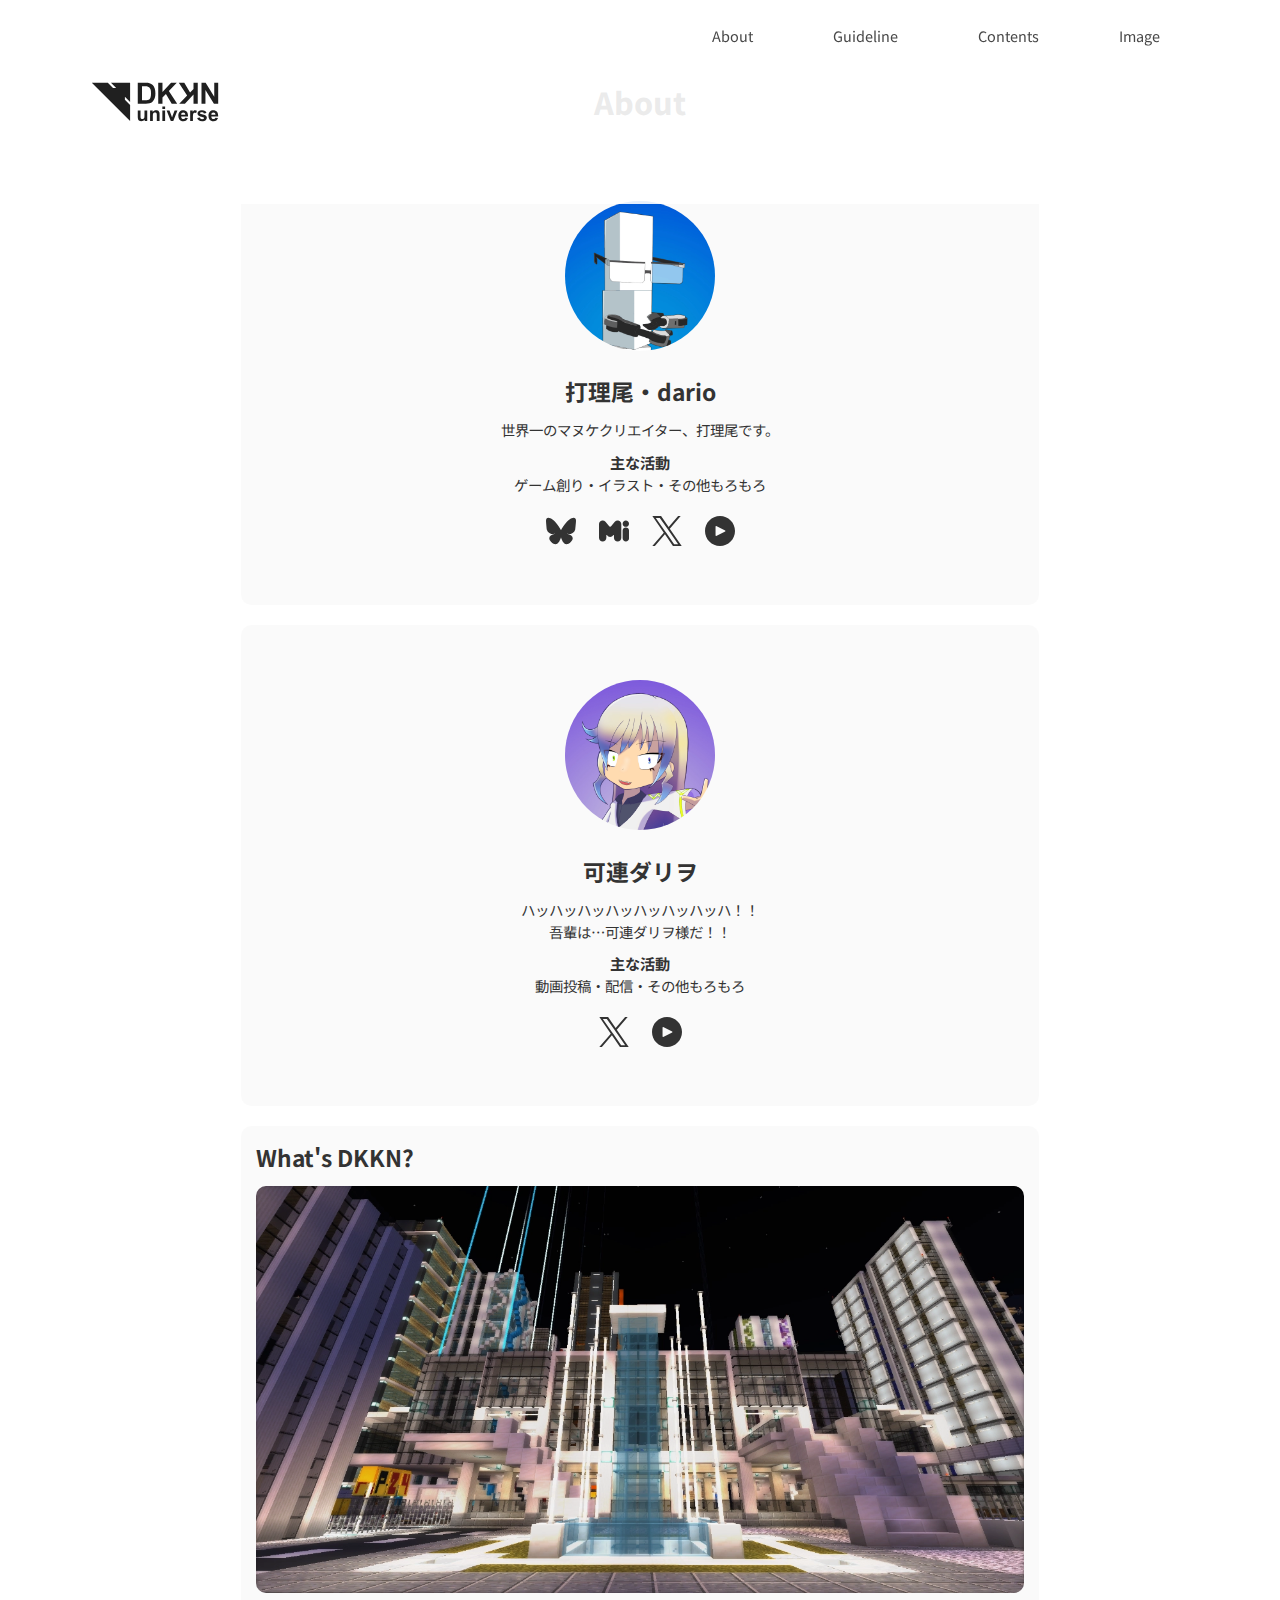
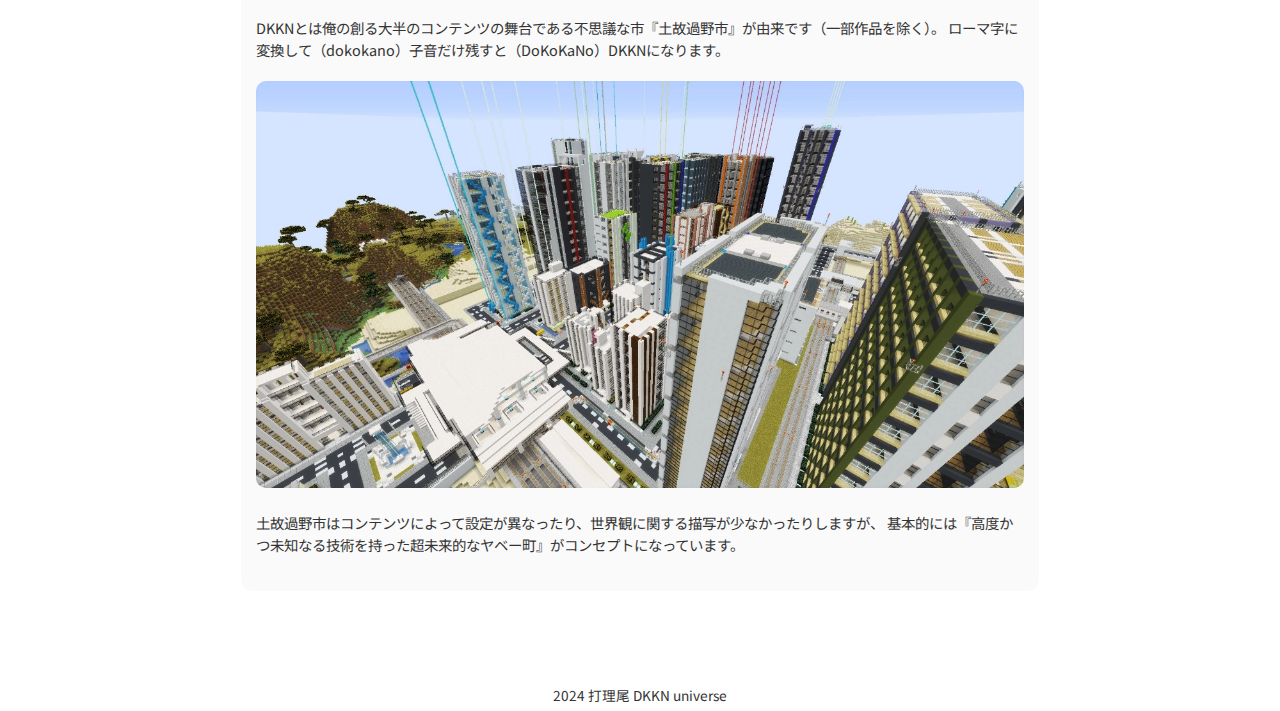
==== about.html @ fe777dde "Update about.html" ====
<!DOCTYPE html>
<html lang="ja">
    <head>
        <meta charset="UTF-8">
        <title>DKKN universe</title>
        <meta name="viewport" content="width=device-width, initial-scale=1">
        <link rel="icon" href="img/dkknfav.svg" type="image/svg+xml">
        <link rel="icon" href="img/dkknfav.png" type="image/png">
        <link rel="stylesheet" href="css/reset.css">
        <link rel="stylesheet" href="css/style.css">
    </head>

<body>
    <div class="wrapper">
        <!--ヘッダーここから-->
        <header>
            <div class="logo">
                <a href="index.html">
                    <img src="img/dkknu01.svg" alt="DKKN universe" width="500" height="174">
                </a>
            </div>
            <nav class="menubar header__nav" id="js-nav">
                <ul>
                    <li><a href="about.html">About</a></li>
                    <li><a href="guideline.html">Guideline</a></li>
                    <li><a href="contents.html">Contents</a></li>
                    <li><a href="image.html">Image</a></li>
                </ul>
            </nav>
            <button class="header_hamburder hamburger" id="js-hamburger">
                <span></span>
                <span></span>
                <span></span>
            </button>
        </header>
        <!--ヘッダーここまで-->

        <!--メインコンテンツここから-->
        <main>
            <h1>About</h1>
            <div class="main_Contents">
                <div class="about_Profile">
                    <img src="img/dario_web.webp" alt="マヌケな打理尾のアイコン。" title="マヌケな打理尾のアイコン。">
                    <h2>打理尾・dario</h2>
                    <p>世界一のマヌケクリエイター、打理尾です。</p>
                    <h3>主な活動</h3>
                    <p>ゲーム創り・イラスト・その他もろもろ</p>
                    <div class="about_Social">
                        <a href="https://bsky.app/profile/dario-kun00.bsky.social" target="_blank" rel="noopener noreferrer"><img src="img/bluesky_logo.svg" alt="bluesky_@dario-kun00"></a>
                        <a href="https://misskey.io/@dario_kun" target="_blank" rel="noopener noreferrer"><img src="img/misskey_logo.svg" alt="Misskey_@dario_kun"></a>
                        <a href="https://x.com/caledari" target="_blank" rel="noopener noreferrer"><img src="img/x_logo.svg" alt="X_@caledari"></a>
                        <a href="https://www.youtube.com/@dkknuniverse9086" target="_blank" rel="noopener noreferrer"><img src="img/yt_logo.svg" alt="Youtube_@dkknuniverse9086"></a>
                    </div>
                </div>
            </div>
            <div class="main_Contents">
                <div class="about_Profile">
                    <img src="img/cd_web.webp" alt="可連ダリヲのアイコン" title="可連ダリヲのアイコン">
                    <h2>可連ダリヲ</h2>
                    <p>ハッハッハッハッハッハッハッハ！！<br>吾輩は…可連ダリヲ様だ！！</p>
                    <h3>主な活動</h3>
                    <p>動画投稿・配信・その他もろもろ</p>
                    <div class="about_Social">
                        <a href="https://twitter.com/calen_dario02" target="_blank" rel="noopener noreferrer"><img src="img/x_logo.svg" alt="X_@calen_dario02"></a>
                        <a href="https://www.youtube.com/@cdchannel9151" target="_blank" rel="noopener noreferrer"><img src="img/yt_logo.svg" alt="Youtube_@cdchannel9151"></a>
                    </div>
                </div>
            </div>
            <div class="main_Contents">
                <div class="about_What">
                    <h2>What's DKKN?</h2>
                    <img src="img/dkkn_image01.webp" alt="マイクラで再現した土故過野市" title="マイクラで再現した土故過野市">
                    <p>DKKNとは俺の創る大半のコンテンツの舞台である不思議な市『土故過野市』が由来です（一部作品を除く）。
                        ローマ字に変換して（dokokano）子音だけ残すと（DoKoKaNo）DKKNになります。</p>
                        <img src="img/dkkn_image02.webp" alt="マイクラで再現した土故過野市" title="マイクラで再現した土故過野市">
                    <p>土故過野市はコンテンツによって設定が異なったり、世界観に関する描写が少なかったりしますが、
                        基本的には『高度かつ未知なる技術を持った超未来的なヤベー町』がコンセプトになっています。</p>
                </div>   
            </div>
        </main>
        <!--メインコンテンツここまで-->
    
        <!--フッターここから-->
        <footer>
            <div class="copyright">
                <p>2024 打理尾 DKKN universe</p>
            </div>
        </footer>
        <!--フッターここまで-->
    </div>

    <script src="js/main.js"></script>
    <style>
        @import url('https://fonts.googleapis.com/css2?family=Noto+Sans+JP:wght@100..900&display=swap');
    </style>
        
</body>
</html>
---- css/style.css ----
@charset "UTF-8";

/*調整用スタイル*/
body {
    width: 100%;
    height: 100%;
    font-family:  "Noto Sans JP", sans-serif;
	font-optical-sizing: auto;
    background: #fff;
    color: #333;
    line-height: 1.5;
}
html,body {
    font-size: 1rem;
}
@media screen and (min-width:960px) {
	html,body {font-size: 0.95rem;}
}
@media (prefers-color-scheme: dark) {
    body {
        background-color: #222;
        color: #fff;
    }
}

.wrapper {
    min-height: 82vh;
    position: relative;
    padding: 0 0 100px;
}

a {text-decoration: none;}

ul,li {list-style: none;}

/*テキスト関連：見出し*/
h1 {
	font-size: 2rem;
	font-weight: 800;
	text-align: center;
}
h2 {
	font-size: 1.5rem;
	font-weight: bold;
	margin: 0 0 10px;
}
h3 {
	font-size: 1rem;
	font-weight: bold;
}

/*テキスト関連：汎用*/
.bold {font-weight: bold;}
.bold_Importants {
	font-weight: bold;
	color: #e70000;
}

/*汎用ボタン*/
.button_Parsonal {
	display: inline-block;
	width: 100%;
	text-align: center;
	margin: 15px 0;
	padding: 15px 0;
	border-radius: 10px;
	transition: .3s;
}

.button01 {
	background: #333;
	color: #fff;
}
.button02 {
	background: #0c9113;
	color: #fff;
}
.button03 {
	background: none;
	outline: 2px solid #333;
	outline-offset: -2px;
	color: #333;
}
.button03:hover {
	background: #333;
	color: #fff;
	opacity: 0.7;
}
.button01:hover,.button02:hover {opacity: 0.7;}
.button01:active,.button02:active,.button03:active{
	opacity: 1;
	transition: none;
}

@media screen and (min-width:960px) {
	.button_Parsonal {
		width: auto;
		margin: 10px 10px 10px 0;
		padding: 10px 20px;
	}
}
@media (prefers-color-scheme: dark) {
    .button01 {
        background: #fff;
        color: #333;
    }
	.button03 {
		outline: 2px solid #fff;
		outline-offset: -2px;
		color: #fff;
	}
	.button03:hover {
		background: #fff;
		color: #333;
		opacity: 0.7;
	}
	.button03:active {
		opacity: 1;
		transition: none;
	}
}

/*ヘッダー設定*/
header {
	padding: 15px;
	position: fixed;
    top: 0;
    left: 0;
    right: 0;
	display: flex;
	background: #fff;
	z-index: 999;
	opacity: 0.9;
}
@media screen and (min-width:960px) {
	header {padding: 15px 7%;}
}
@media (prefers-color-scheme: dark) {
    header {
        background: #222;
        color: #fff;
    }
}

.logo img {
	display: block;
	max-width: 130px;
	width: 130px;
	filter: brightness(0) saturate(100%) invert(0%) sepia(43%) saturate(2370%) hue-rotate(121deg) brightness(95%) contrast(94%);
}
@media (prefers-color-scheme: dark) {
	.logo img {
		filter: brightness(0) saturate(100%) invert(100%) sepia(0%) saturate(7489%) hue-rotate(277deg) brightness(102%) contrast(104%);		
	}
}
.logo {
	height: 100%;
	transition: .3s;
}
.logo:hover {opacity: 0.7;}
.logo:active {
	opacity: 1;
	transition: none;
}

/*メニュー設定*/
@media screen and (max-width:960px) {
    .header__nav {
        position: absolute;
        right: 0;
        left: 0;
        top: 0;
        height: 100vh;
        transform: translateX(100%); 
        background-color: #111; 
        /*ハンバーガーメニュークリック時のナビゲーションメニュー背景色*/
        transition: ease .4s;
        /*ハンバーガーメニュークリック時のナビゲーションメニュー出現を遅延*/
        opacity: 0.99;
    }
    .menubar ul{margin: 50% 0;}
    .menubar a{
        font-size: 1.4rem;
        text-align: center;
        padding: 10px 0;
        display: block;
        color: #fff;
		transition: .3s;
		margin: 10px 20px;
		border-radius: 10px;
    }
	.menubar a:hover {
		background-color: #333;
	}
}

@media screen and (min-width:960px) {
	.menubar {
		margin: 0 0 0 auto;
		display: block;
	}
	.menubar li{
		float: left;
		margin: 10px 0 10px 20px;
	}
	.menubar a{
		padding: 10px 30px;
		border-radius: 10px;
		transition: .3s;
		color: #333;
	}
	.menubar a:hover{
		color: #fff;
		background: #333;
	}
	.menubar a:active {
		background: #000;
		transition: none;
	}
}
@media (prefers-color-scheme: dark) {
	.menubar a{color: #fff;}
    .menubar a:hover {
        background-color: #fff;
        color: #333;
    }
	.menubar a:active {opacity: 0.7;}
}

/*ハンバーガーメニュー設定*/
.header_hamburder {
	width: 48px;
	height: 100%;
	margin: 0 0 0 auto;
	padding: 10px;
	border-radius: 10px;
}
.hamburger {
    background-color: #333;
    border-color: transparent;
    z-index: 9999;
}
@media screen and (min-width:960px) {
	.hamburger {display: none;}
}
@media (prefers-color-scheme: dark) {
    .hamburger {background-color: #fff;}
}

/*ハンバーガーメニューの線*/
.hamburger span {
    width: 100%;
    height: 3px;
    background-color: #fff;
    position: relative;
    transition: ease .4s;
    display: block;
}
.hamburger span:nth-child(1) {top: 0;}
.hamburger span:nth-child(2) {margin: 8px 0;}
.hamburger span:nth-child(3) {top: 0;}
@media (prefers-color-scheme: dark) {
    .hamburger span {background-color: #333;}
}
/* ハンバーガーメニュークリック後のスタイル*/
.header__nav.active {
    transform: translateX(0);
}
.hamburger.active span:nth-child(1) {
    top: 11px;
    transform: rotate(45deg);
}
.hamburger.active span:nth-child(2) {
    opacity: 0;
}  
.hamburger.active span:nth-child(3) {
    top: -11px;
    transform: rotate(-45deg);
}

/*メインコンテンツ共通設定*/
main {
	margin: 80px 0 0;
	height: 100%;
}
.main_Contents {
	margin: 20px auto;
	padding: 10px;
	width: 90%;
	background-color: #00000005;
	border-radius: 10px;
}
@media screen and (min-width:960px) {
	.main_Contents {
		padding: 15px;
        width: 60%;
    }
}
@media (prefers-color-scheme: dark) {
    .main_Contents {background-color: #00000017;}
}

.main_Contents img {
	width: 100%;
	height: auto;
	border-radius: 10px;
}

/*プロフィール設定*/
.about_Profile {
	margin: 30px 0;
	padding: 0;
	text-align: center;
}
.about_Profile img {
	margin: 10px 0 20px;
	width: 150px;
    border-radius: 400px;
}
.about_Profile p {margin: 0 0 10px;}

.about_What p {margin: 20px 0;}

.about_Social img {
	margin: 20px 10px;
	width: 40px;
	border-radius: 0;
	filter: brightness(0) saturate(100%) invert(17%) sepia(4%) saturate(19%) hue-rotate(38deg) brightness(94%) contrast(89%);
	
}
@media screen and (min-width:960px) {
	.about_Social img {
		margin: 10px;
		width: 30px;
	}
}
@media (prefers-color-scheme: dark) {
	.about_Social img {
		filter: brightness(0) saturate(100%) invert(100%) sepia(0%) saturate(7489%) hue-rotate(277deg) brightness(102%) contrast(104%);
	}
}
.about_Social a {transition: .3s;}
.about_Social a:hover {opacity: 0.6;}

/*ガイドライン設定*/
.main_Contents li {
	list-style: disc inside;
	line-height: 2;
}

/*コンテンツ設定*/
.contents_Image a{transition: .3s;}
.contents_Image a:hover {opacity: 0.6;}
.contents_Image a:active {
	opacity: 0.7;
	transition: none;
}
.contents_Image img {margin: 0 0 15px;}

/*ギャラリー設定*/
.image_Gallery {
	display: grid;
    grid-template-columns: repeat(2, 1fr);
    grid-auto-flow: row dense;
    gap: 10px 10px;
	margin: 20px 0;
}
@media screen and (min-width:960px) {
	.image_Gallery {
		grid-template-columns: repeat(3, 1fr);	
	}
}
.image_Gallery img {
	width: 100%;
	height: 100%;
	object-fit: cover;
}

/*フッター設定*/
footer {
    width: 100%;
    position: absolute;
    bottom: 0;
	background: #fff;
	text-align: center;
	font-size: 0.9rem;
}
@media (prefers-color-scheme: dark) {
    footer {
        background-color: #222;
        color: #fff;
    }
}

.copyright {padding: 5px 15px;}
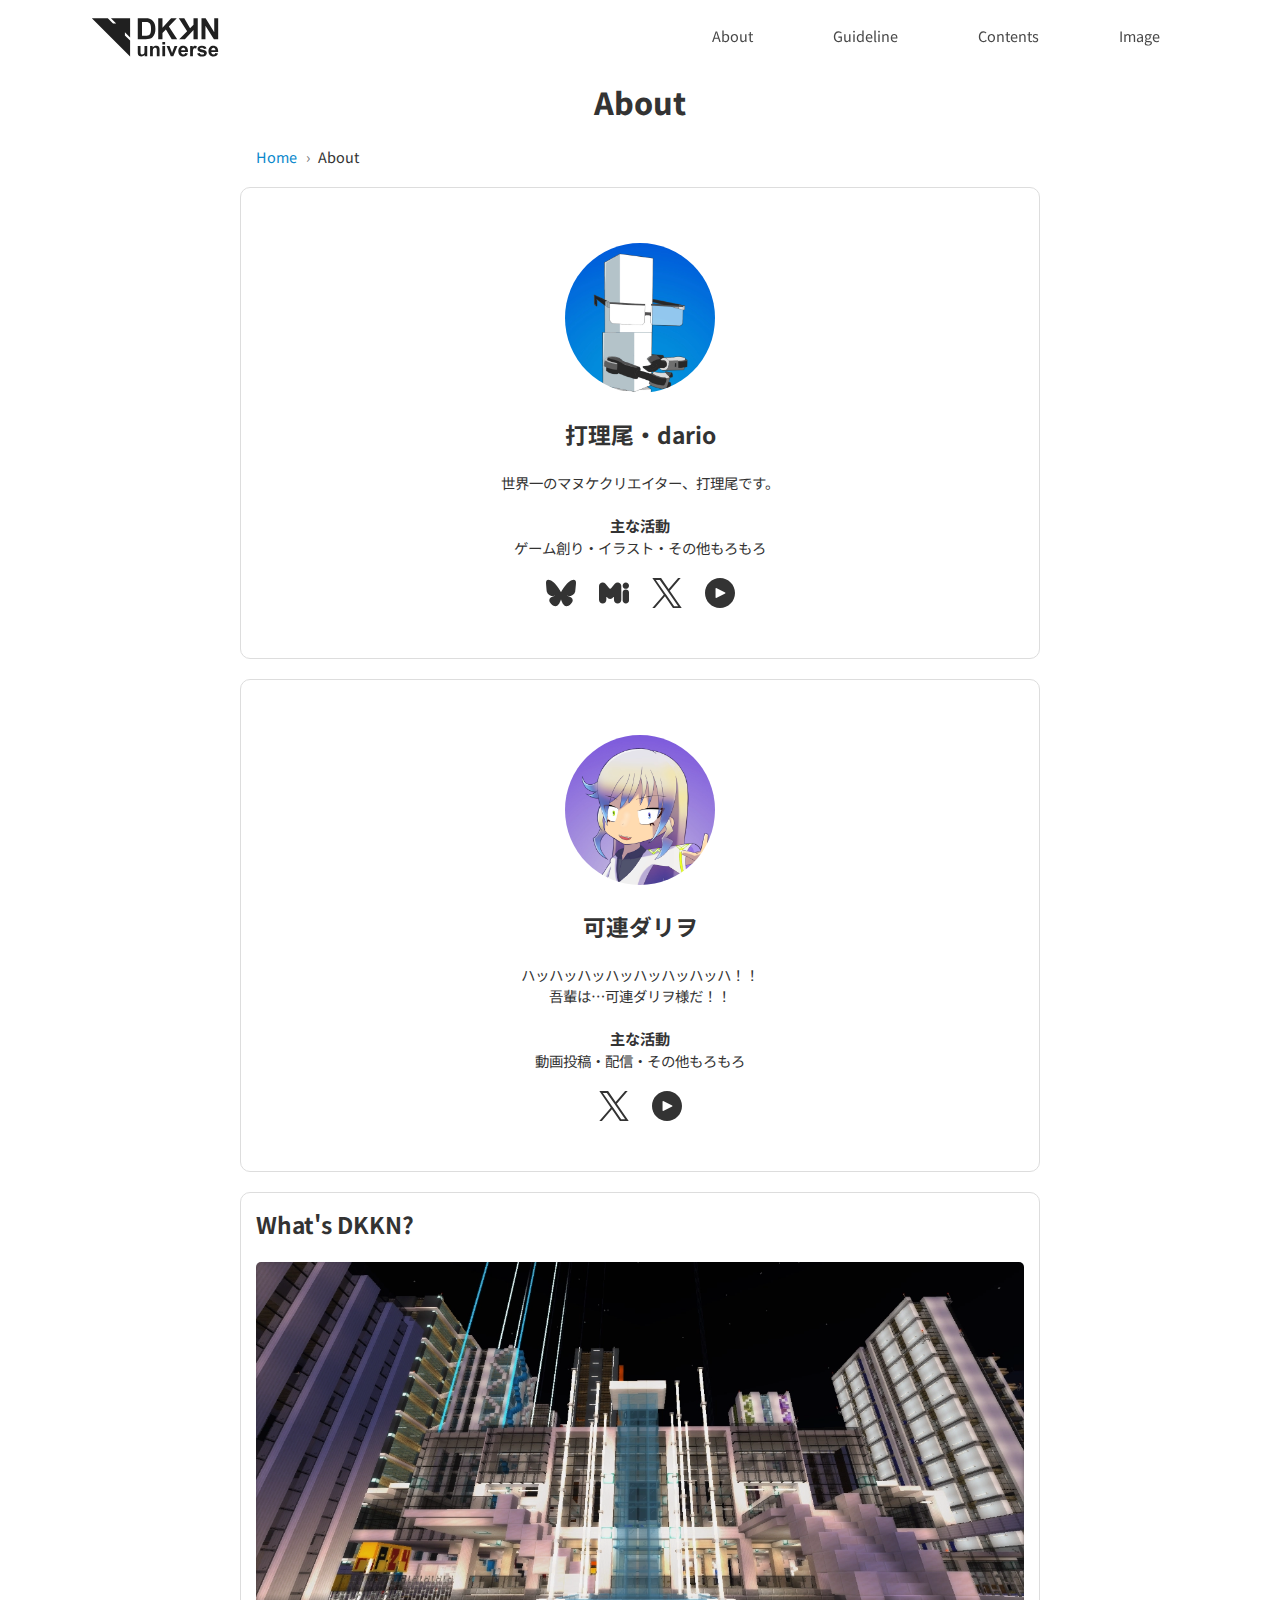
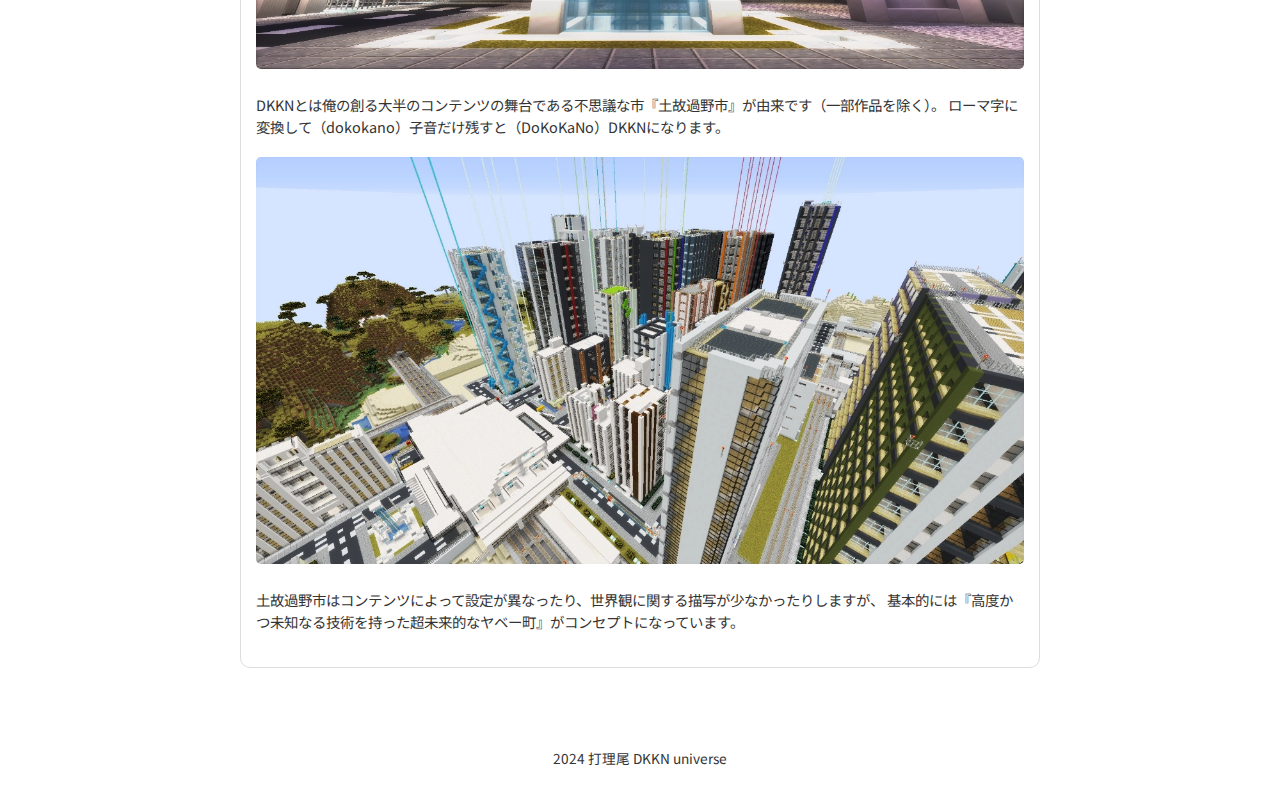
==== commit b607c4d6: "Update about.html" ====
--- a/about.html
+++ b/about.html
@@ -38,6 +38,12 @@
         <!--メインコンテンツここから-->
         <main>
             <h1>About</h1>
+            <nav>
+                <ol class="breadcrumb">
+                    <li><a href="index.html">Home</a></li>
+                    <li>About</li>
+                </ol>
+            </nav>
             <div class="main_Contents">
                 <div class="about_Profile">
                     <img src="img/dario_web.webp" alt="マヌケな打理尾のアイコン。" title="マヌケな打理尾のアイコン。">
--- a/css/style.css
+++ b/css/style.css
@@ -42,7 +42,7 @@
 h2 {
 	font-size: 1.5rem;
 	font-weight: bold;
-	margin: 0 0 10px;
+	margin: 0 0 20px;
 }
 h3 {
 	font-size: 1rem;
@@ -61,7 +61,7 @@
 	display: inline-block;
 	width: 100%;
 	text-align: center;
-	margin: 15px 0;
+	margin: 20px 0 0;
 	padding: 15px 0;
 	border-radius: 10px;
 	transition: .3s;
@@ -95,7 +95,7 @@
 @media screen and (min-width:960px) {
 	.button_Parsonal {
 		width: auto;
-		margin: 10px 10px 10px 0;
+		margin: 20px 10px 0 0;
 		padding: 10px 20px;
 	}
 }
@@ -146,6 +146,7 @@
 	display: block;
 	max-width: 130px;
 	width: 130px;
+	height: auto;
 	filter: brightness(0) saturate(100%) invert(0%) sepia(43%) saturate(2370%) hue-rotate(121deg) brightness(95%) contrast(94%);
 }
 @media (prefers-color-scheme: dark) {
@@ -278,6 +279,27 @@
     transform: rotate(-45deg);
 }
 
+/*パンくずリスト設定*/
+.breadcrumb {
+	margin: 20px auto;
+	width: 90%;
+	display: flex;
+	flex-wrap: wrap;
+	list-style: none;
+}
+.breadcrumb a {color: #0a88cc;}
+.breadcrumb a:hover {color: #085781;}
+
+.breadcrumb li:not(:last-of-type)::after {
+	content: "›";
+	margin: 0 .6em; /* 記号の左右の余白 */
+	color: #777; /* 記号の色 */
+}
+
+@media screen and (min-width:960px) {
+	.breadcrumb {width: 60%;}
+}
+
 /*メインコンテンツ共通設定*/
 main {
 	margin: 80px 0 0;
@@ -287,8 +309,8 @@
 	margin: 20px auto;
 	padding: 10px;
 	width: 90%;
-	background-color: #00000005;
-	border-radius: 10px;
+	border: 1px #ddd solid;
+	border-radius: 10px;	
 }
 @media screen and (min-width:960px) {
 	.main_Contents {
@@ -297,13 +319,13 @@
     }
 }
 @media (prefers-color-scheme: dark) {
-    .main_Contents {background-color: #00000017;}
+    .main_Contents {border: 1px #444 solid;}
 }
 
 .main_Contents img {
 	width: 100%;
 	height: auto;
-	border-radius: 10px;
+	border-radius: 5px;
 }
 
 /*プロフィール設定*/
@@ -317,20 +339,20 @@
 	width: 150px;
     border-radius: 400px;
 }
-.about_Profile p {margin: 0 0 10px;}
+.about_Profile p {margin: 0 0 20px;}
 
 .about_What p {margin: 20px 0;}
 
 .about_Social img {
-	margin: 20px 10px;
-	width: 40px;
+	margin: 0 10px;
+	width: 35px;
 	border-radius: 0;
 	filter: brightness(0) saturate(100%) invert(17%) sepia(4%) saturate(19%) hue-rotate(38deg) brightness(94%) contrast(89%);
 	
 }
 @media screen and (min-width:960px) {
 	.about_Social img {
-		margin: 10px;
+		margin: 0 10px;
 		width: 30px;
 	}
 }
@@ -349,13 +371,29 @@
 }
 
 /*コンテンツ設定*/
-.contents_Image a{transition: .3s;}
-.contents_Image a:hover {opacity: 0.6;}
-.contents_Image a:active {
+.contents_Image {
+	display: grid;
+	grid-template-columns: repeat(1, 1fr);
+	grid-auto-flow: row dense;
+	gap: 10px 10px;
+	margin: 0;
+	transition: .3s;
+}
+@media screen and (min-width:960px) {
+	.contents_Image {
+		grid-template-columns: repeat(2, 1fr);	
+	}
+}
+.contents_Image img {
+	width: 100%;
+	height: 100%;
+	transition: .3s;
+}
+.contents_Image img:hover {opacity: 0.6;}
+.contents_Image img:active {
 	opacity: 0.7;
 	transition: none;
 }
-.contents_Image img {margin: 0 0 15px;}
 
 /*ギャラリー設定*/
 .image_Gallery {
@@ -363,7 +401,7 @@
     grid-template-columns: repeat(2, 1fr);
     grid-auto-flow: row dense;
     gap: 10px 10px;
-	margin: 20px 0;
+	margin: 0;
 }
 @media screen and (min-width:960px) {
 	.image_Gallery {
@@ -384,6 +422,7 @@
 	background: #fff;
 	text-align: center;
 	font-size: 0.9rem;
+	padding: 10px 0 20px;
 }
 @media (prefers-color-scheme: dark) {
     footer {
@@ -392,4 +431,4 @@
     }
 }
 
-.copyright {padding: 5px 15px;}
+.copyright {padding: 0 15px;}
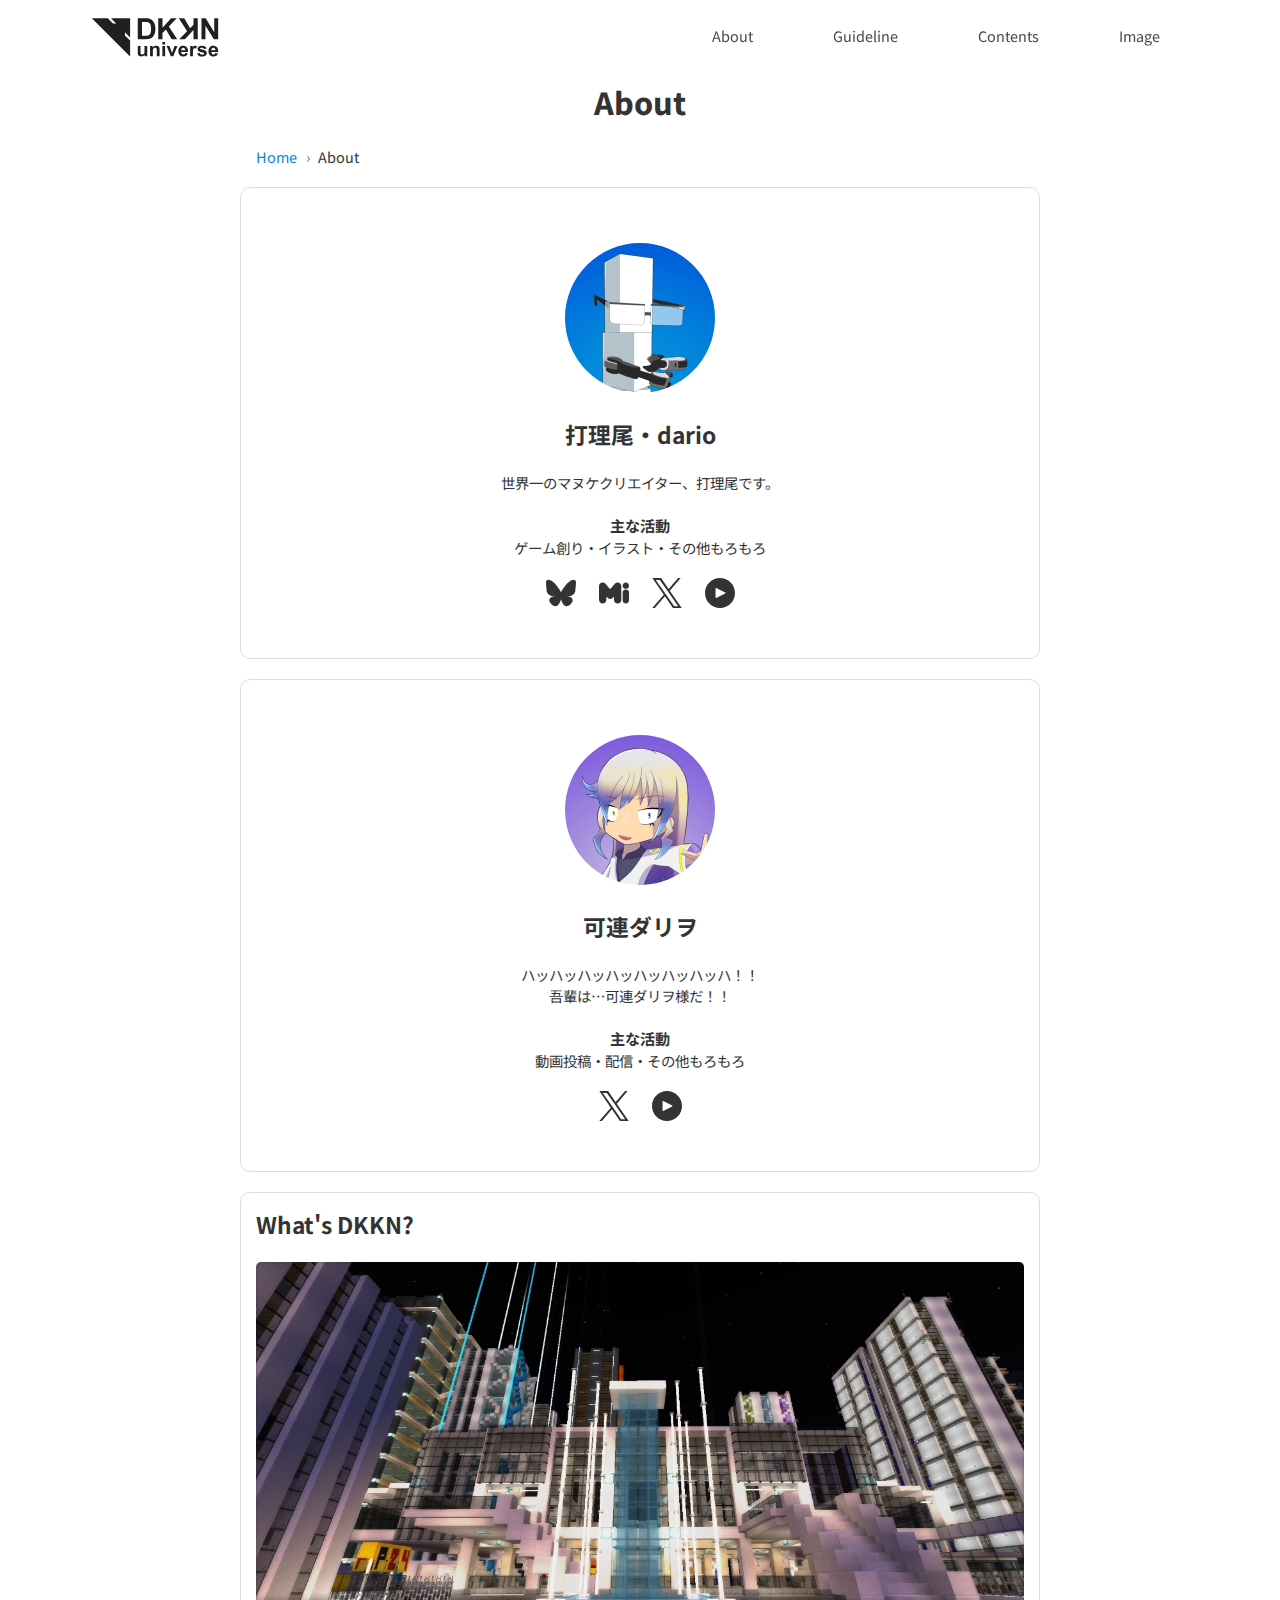
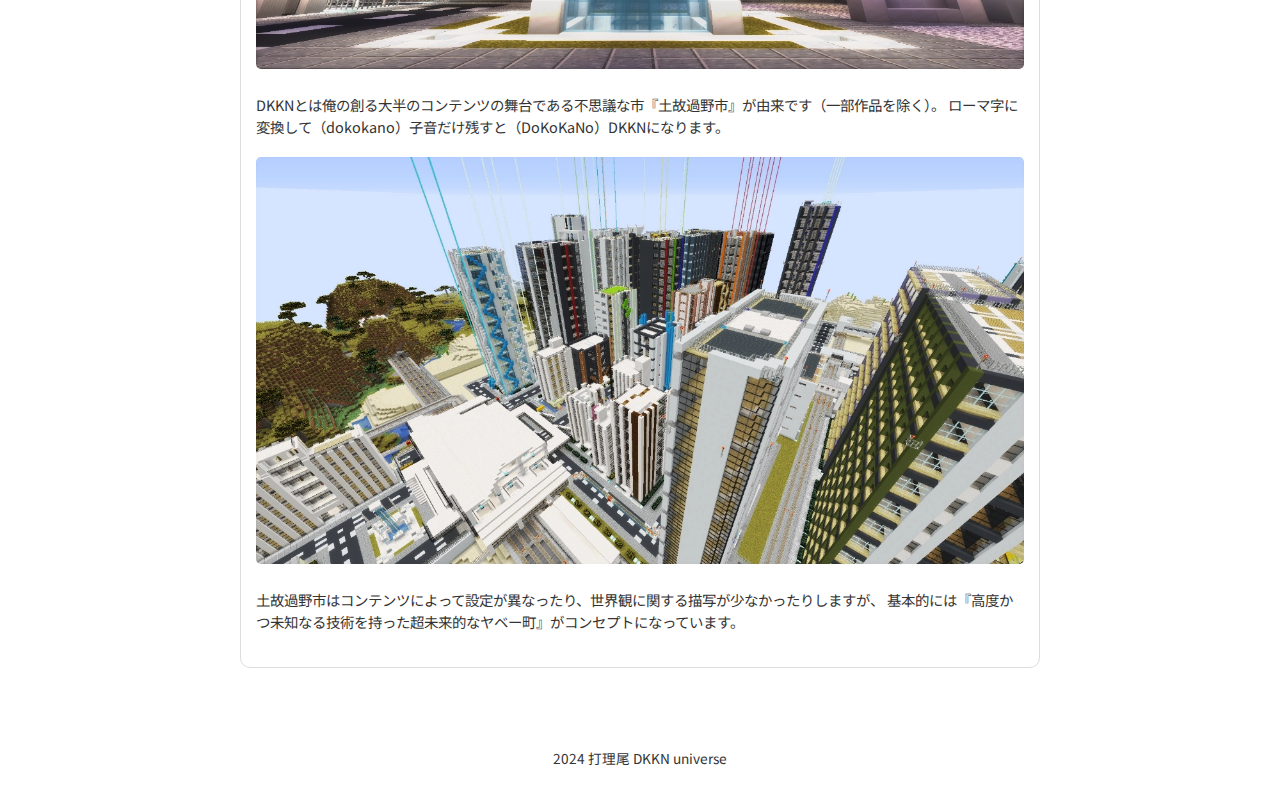
==== commit e82562a8: "Update about.html" ====
--- a/about.html
+++ b/about.html
@@ -46,7 +46,7 @@
             </nav>
             <div class="main_Contents">
                 <div class="about_Profile">
-                    <img src="img/dario_web.webp" alt="マヌケな打理尾のアイコン。" title="マヌケな打理尾のアイコン。">
+                    <img src="img/dario_web.webp" alt="マヌケな打理尾のアイコン。" title="マヌケな打理尾のアイコン。" width="300" hright="300">
                     <h2>打理尾・dario</h2>
                     <p>世界一のマヌケクリエイター、打理尾です。</p>
                     <h3>主な活動</h3>
@@ -61,7 +61,7 @@
             </div>
             <div class="main_Contents">
                 <div class="about_Profile">
-                    <img src="img/cd_web.webp" alt="可連ダリヲのアイコン" title="可連ダリヲのアイコン">
+                    <img src="img/cd_web.webp" alt="可連ダリヲのアイコン" title="可連ダリヲのアイコン" width="300" hright="300">
                     <h2>可連ダリヲ</h2>
                     <p>ハッハッハッハッハッハッハッハ！！<br>吾輩は…可連ダリヲ様だ！！</p>
                     <h3>主な活動</h3>
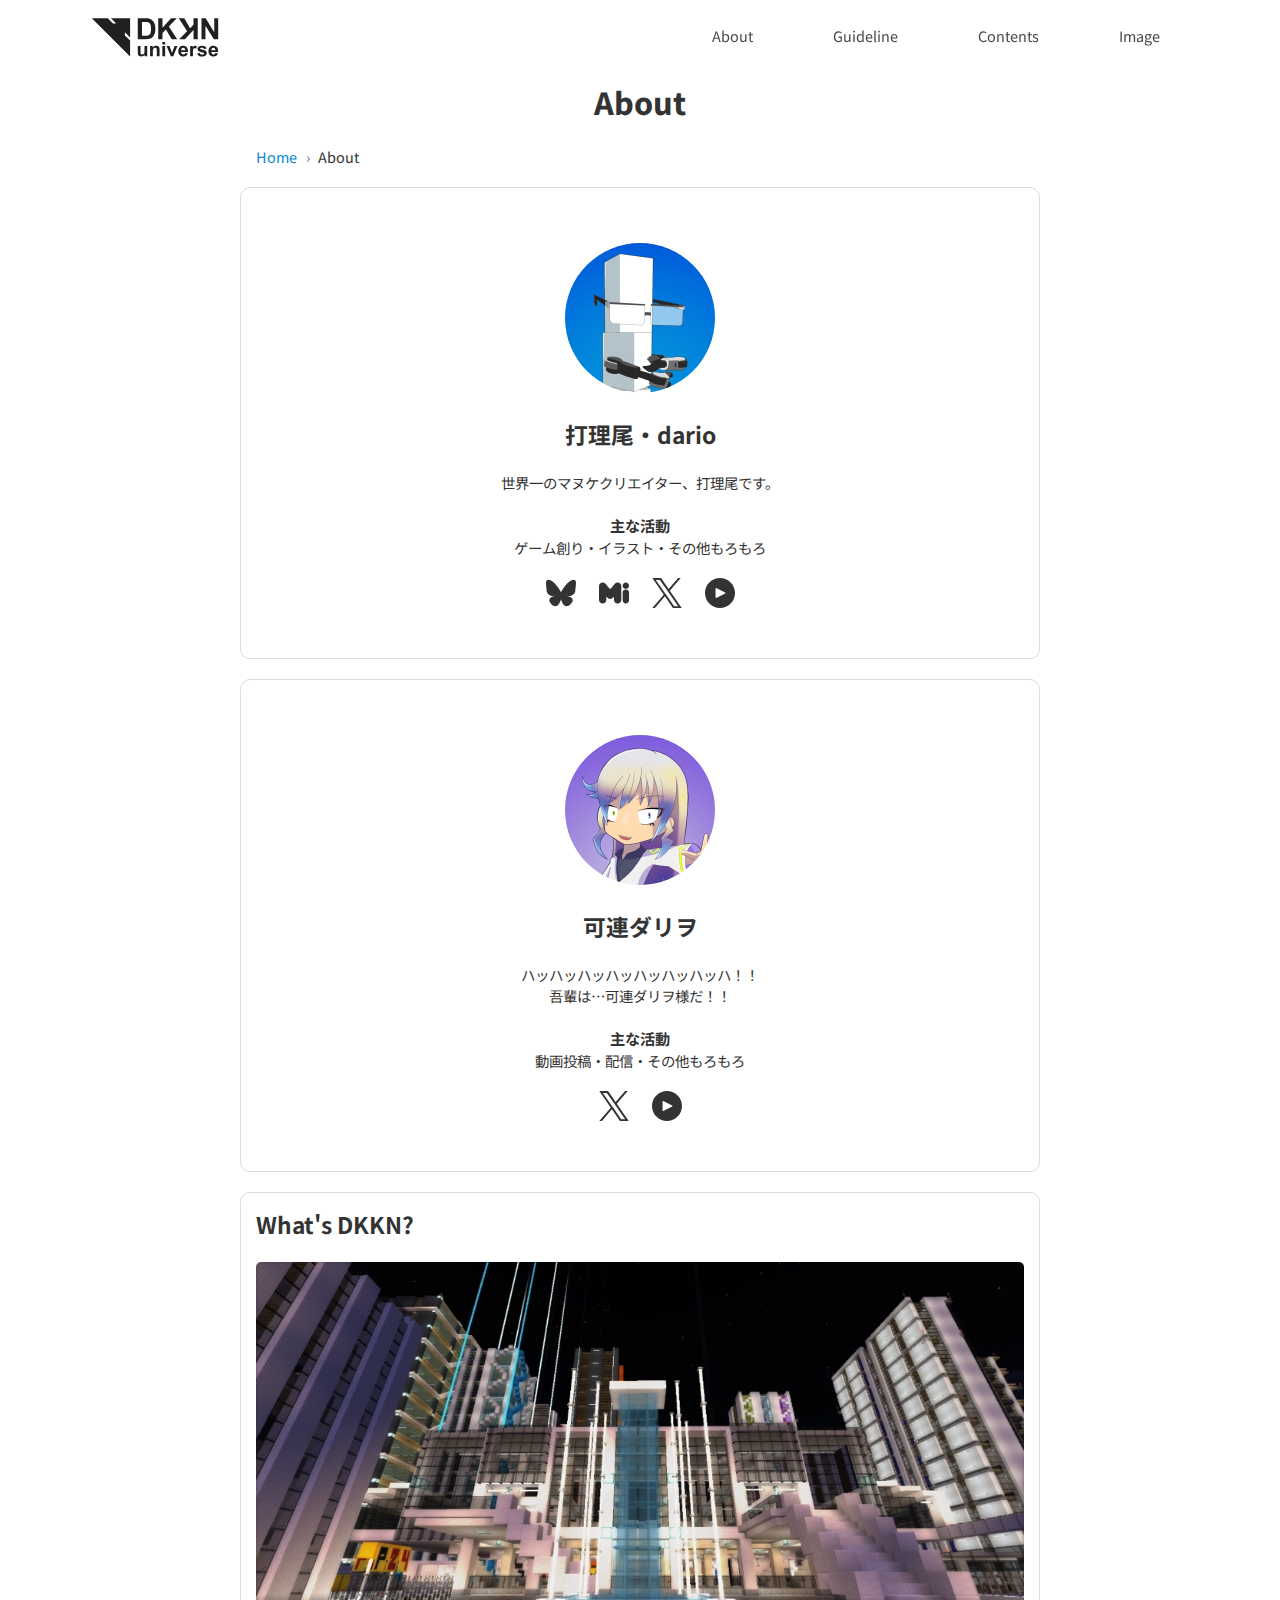
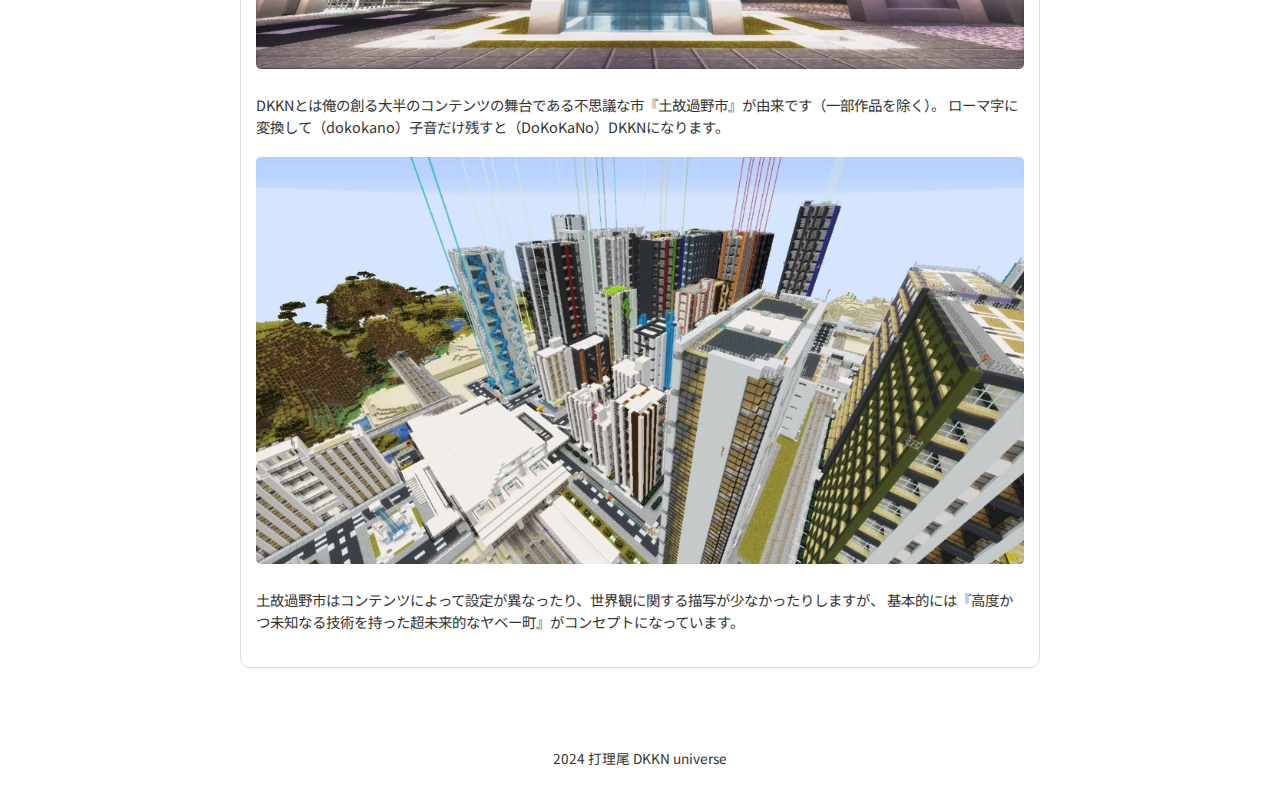
==== commit 94d06cc5: "Update about.html" ====
--- a/about.html
+++ b/about.html
@@ -46,39 +46,39 @@
             </nav>
             <div class="main_Contents">
                 <div class="about_Profile">
-                    <img src="img/dario_web.webp" alt="マヌケな打理尾のアイコン。" title="マヌケな打理尾のアイコン。" width="300" hright="300">
+                    <img src="img/dario_web.webp" alt="マヌケな打理尾のアイコン。" title="マヌケな打理尾のアイコン。" width="300" height="300">
                     <h2>打理尾・dario</h2>
                     <p>世界一のマヌケクリエイター、打理尾です。</p>
                     <h3>主な活動</h3>
                     <p>ゲーム創り・イラスト・その他もろもろ</p>
                     <div class="about_Social">
-                        <a href="https://bsky.app/profile/dario-kun00.bsky.social" target="_blank" rel="noopener noreferrer"><img src="img/bluesky_logo.svg" alt="bluesky_@dario-kun00"></a>
-                        <a href="https://misskey.io/@dario_kun" target="_blank" rel="noopener noreferrer"><img src="img/misskey_logo.svg" alt="Misskey_@dario_kun"></a>
-                        <a href="https://x.com/caledari" target="_blank" rel="noopener noreferrer"><img src="img/x_logo.svg" alt="X_@caledari"></a>
-                        <a href="https://www.youtube.com/@dkknuniverse9086" target="_blank" rel="noopener noreferrer"><img src="img/yt_logo.svg" alt="Youtube_@dkknuniverse9086"></a>
+                        <a href="https://bsky.app/profile/dario-kun00.bsky.social" target="_blank" rel="noopener noreferrer"><img src="img/bluesky_logo.svg" alt="bluesky_@dario-kun00" width="200" height="200"></a>
+                        <a href="https://misskey.io/@dario_kun" target="_blank" rel="noopener noreferrer"><img src="img/misskey_logo.svg" alt="Misskey_@dario_kun" width="200" height="200"></a>
+                        <a href="https://x.com/caledari" target="_blank" rel="noopener noreferrer"><img src="img/x_logo.svg" alt="X_@caledari" width="200" height="200"></a>
+                        <a href="https://www.youtube.com/@dkknuniverse9086" target="_blank" rel="noopener noreferrer"><img src="img/yt_logo.svg" alt="Youtube_@dkknuniverse9086" width="200" height="200"></a>
                     </div>
                 </div>
             </div>
             <div class="main_Contents">
                 <div class="about_Profile">
-                    <img src="img/cd_web.webp" alt="可連ダリヲのアイコン" title="可連ダリヲのアイコン" width="300" hright="300">
+                    <img src="img/cd_web.webp" alt="可連ダリヲのアイコン" title="可連ダリヲのアイコン" width="300" height="300">
                     <h2>可連ダリヲ</h2>
                     <p>ハッハッハッハッハッハッハッハ！！<br>吾輩は…可連ダリヲ様だ！！</p>
                     <h3>主な活動</h3>
                     <p>動画投稿・配信・その他もろもろ</p>
                     <div class="about_Social">
-                        <a href="https://twitter.com/calen_dario02" target="_blank" rel="noopener noreferrer"><img src="img/x_logo.svg" alt="X_@calen_dario02"></a>
-                        <a href="https://www.youtube.com/@cdchannel9151" target="_blank" rel="noopener noreferrer"><img src="img/yt_logo.svg" alt="Youtube_@cdchannel9151"></a>
+                        <a href="https://twitter.com/calen_dario02" target="_blank" rel="noopener noreferrer"><img src="img/x_logo.svg" alt="X_@calen_dario02" width="200" height="200"></a>
+                        <a href="https://www.youtube.com/@cdchannel9151" target="_blank" rel="noopener noreferrer"><img src="img/yt_logo.svg" alt="Youtube_@cdchannel9151" width="200" height="200"></a>
                     </div>
                 </div>
             </div>
             <div class="main_Contents">
                 <div class="about_What">
                     <h2>What's DKKN?</h2>
-                    <img src="img/dkkn_image01.webp" alt="マイクラで再現した土故過野市" title="マイクラで再現した土故過野市">
+                    <img src="img/dkkn_image01.webp" alt="マイクラで再現した土故過野市" title="マイクラで再現した土故過野市" width="1000" height="530">
                     <p>DKKNとは俺の創る大半のコンテンツの舞台である不思議な市『土故過野市』が由来です（一部作品を除く）。
                         ローマ字に変換して（dokokano）子音だけ残すと（DoKoKaNo）DKKNになります。</p>
-                        <img src="img/dkkn_image02.webp" alt="マイクラで再現した土故過野市" title="マイクラで再現した土故過野市">
+                        <img src="img/dkkn_image02.webp" alt="マイクラで再現した土故過野市" title="マイクラで再現した土故過野市" width="1000" height="530">
                     <p>土故過野市はコンテンツによって設定が異なったり、世界観に関する描写が少なかったりしますが、
                         基本的には『高度かつ未知なる技術を持った超未来的なヤベー町』がコンセプトになっています。</p>
                 </div>   
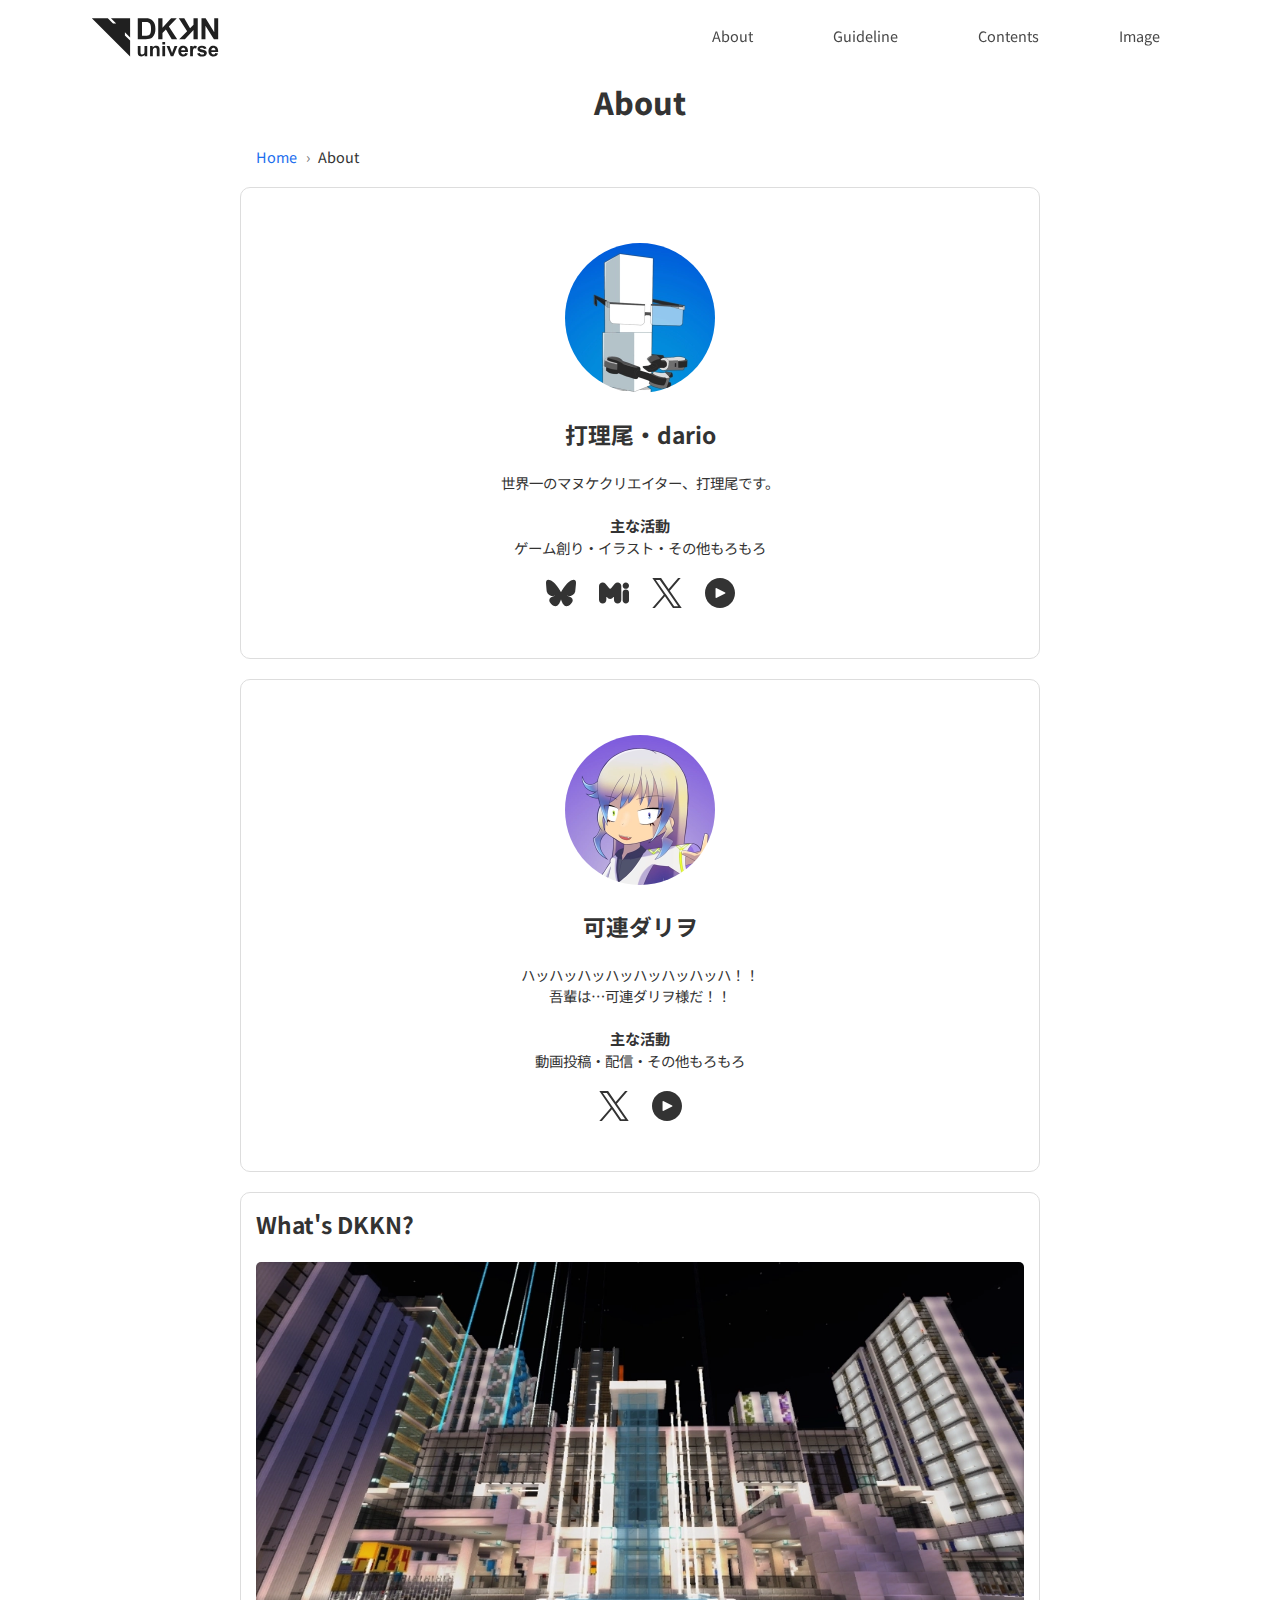
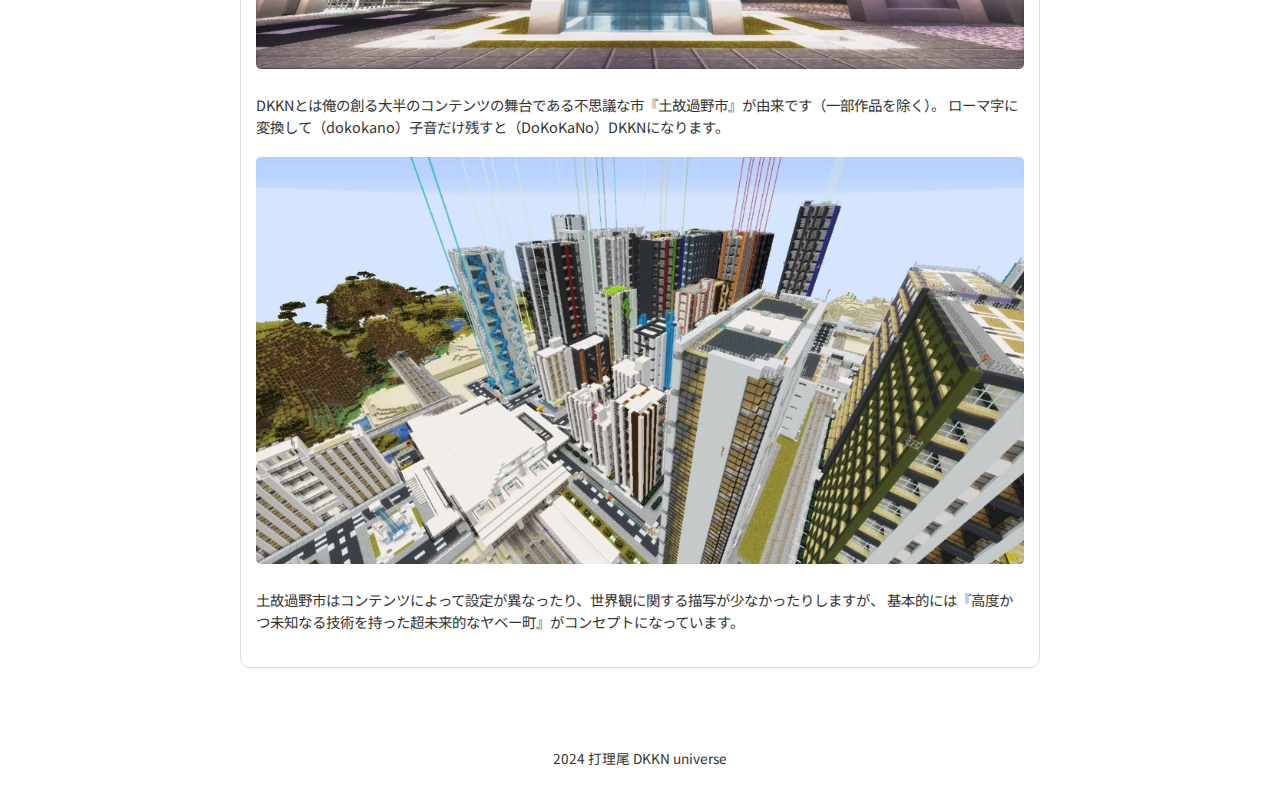
==== commit c5505a5f: "Update about.html" ====
--- a/about.html
+++ b/about.html
@@ -27,7 +27,7 @@
                     <li><a href="image.html">Image</a></li>
                 </ul>
             </nav>
-            <button class="header_hamburder hamburger" id="js-hamburger">
+            <button class="header_hamburder hamburger" id="js-hamburger" aria-label="hamburger">
                 <span></span>
                 <span></span>
                 <span></span>
--- a/css/style.css
+++ b/css/style.css
@@ -72,7 +72,7 @@
 	color: #fff;
 }
 .button02 {
-	background: #0c9113;
+	background: #1c6eee;
 	color: #fff;
 }
 .button03 {
@@ -104,6 +104,10 @@
         background: #fff;
         color: #333;
     }
+	.button02 {
+		background: #7cacf8;
+		color: #333;
+	}
 	.button03 {
 		outline: 2px solid #fff;
 		outline-offset: -2px;
@@ -191,7 +195,8 @@
 		border-radius: 10px;
     }
 	.menubar a:hover {
-		background-color: #333;
+		background-color: #fff;
+        color: #333;
 	}
 }
 
@@ -287,8 +292,8 @@
 	flex-wrap: wrap;
 	list-style: none;
 }
-.breadcrumb a {color: #0a88cc;}
-.breadcrumb a:hover {color: #085781;}
+.breadcrumb a {color: #1c6eee;}
+.breadcrumb a:hover {color: #103d84;}
 
 .breadcrumb li:not(:last-of-type)::after {
 	content: "›";
@@ -298,6 +303,9 @@
 
 @media screen and (min-width:960px) {
 	.breadcrumb {width: 60%;}
+}
+@media (prefers-color-scheme: dark) {
+    .breadcrumb a {color: #7cacf8;}
 }
 
 /*メインコンテンツ共通設定*/
